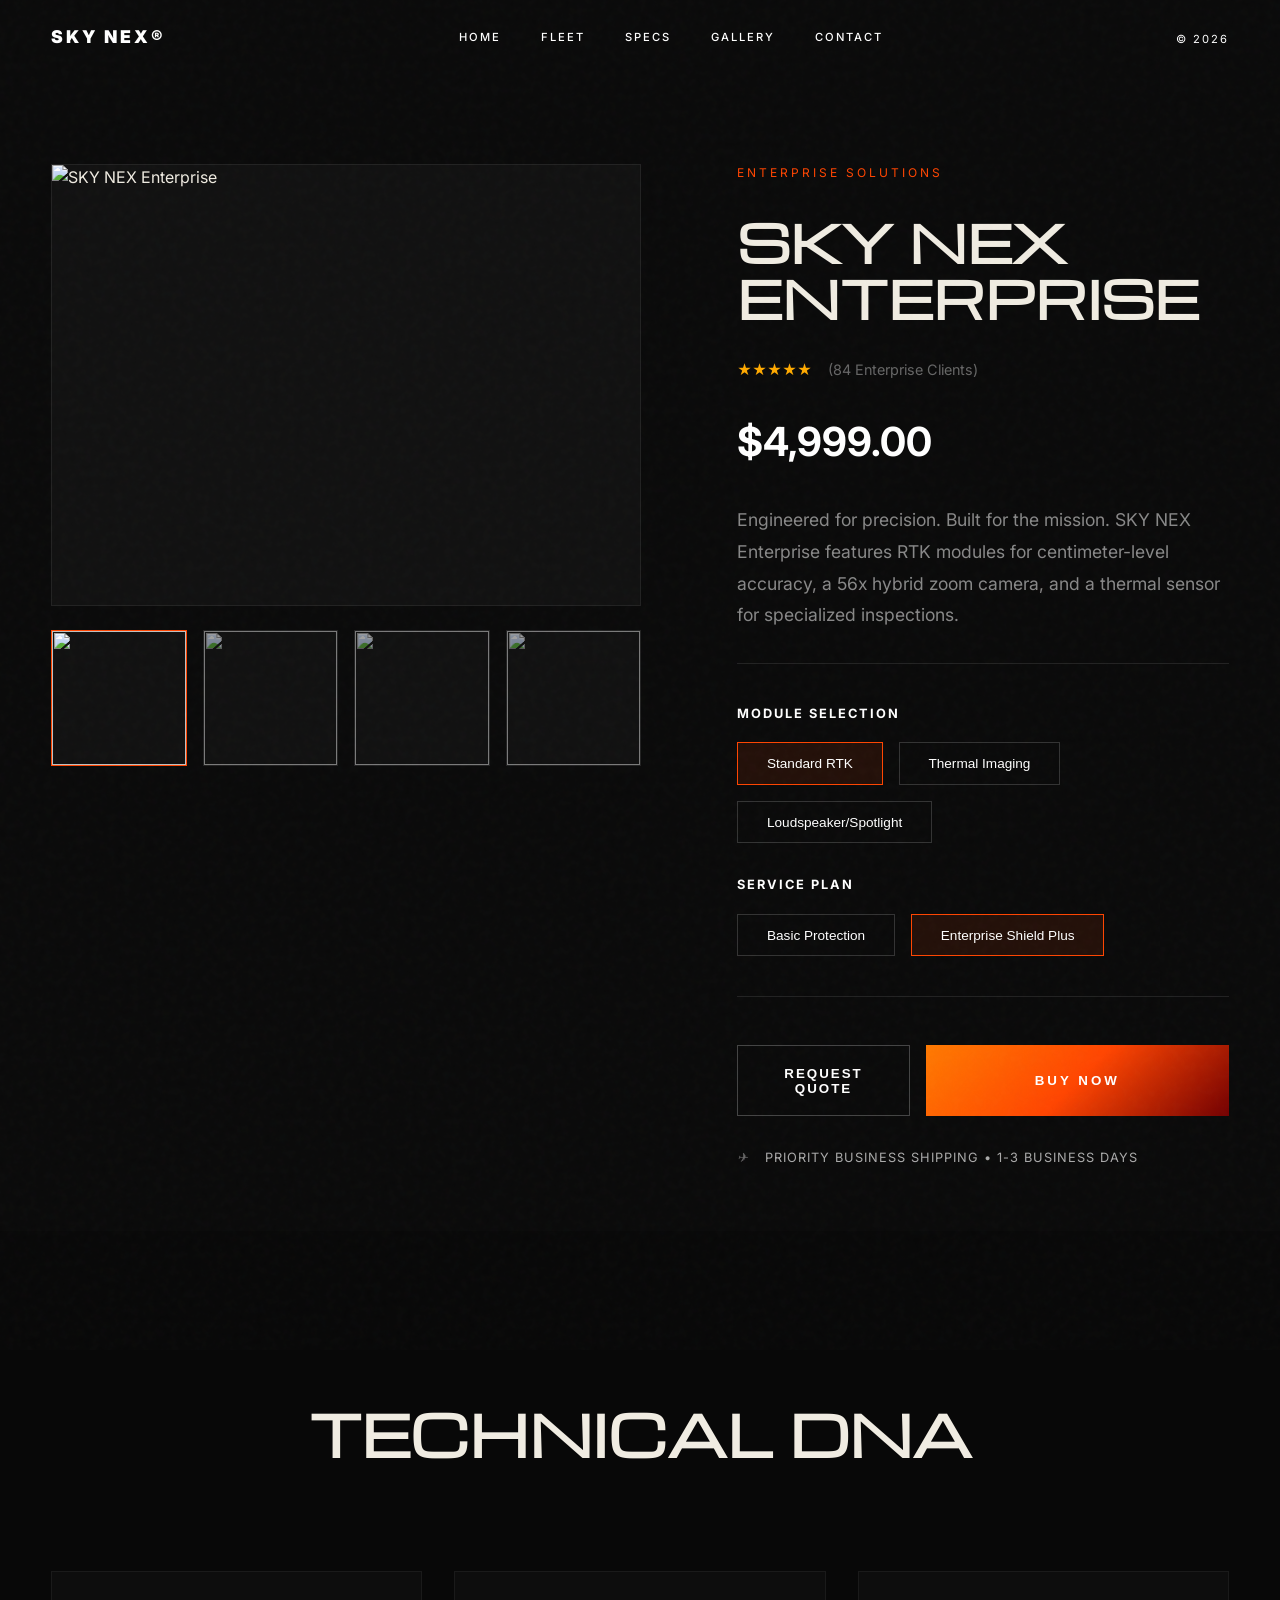
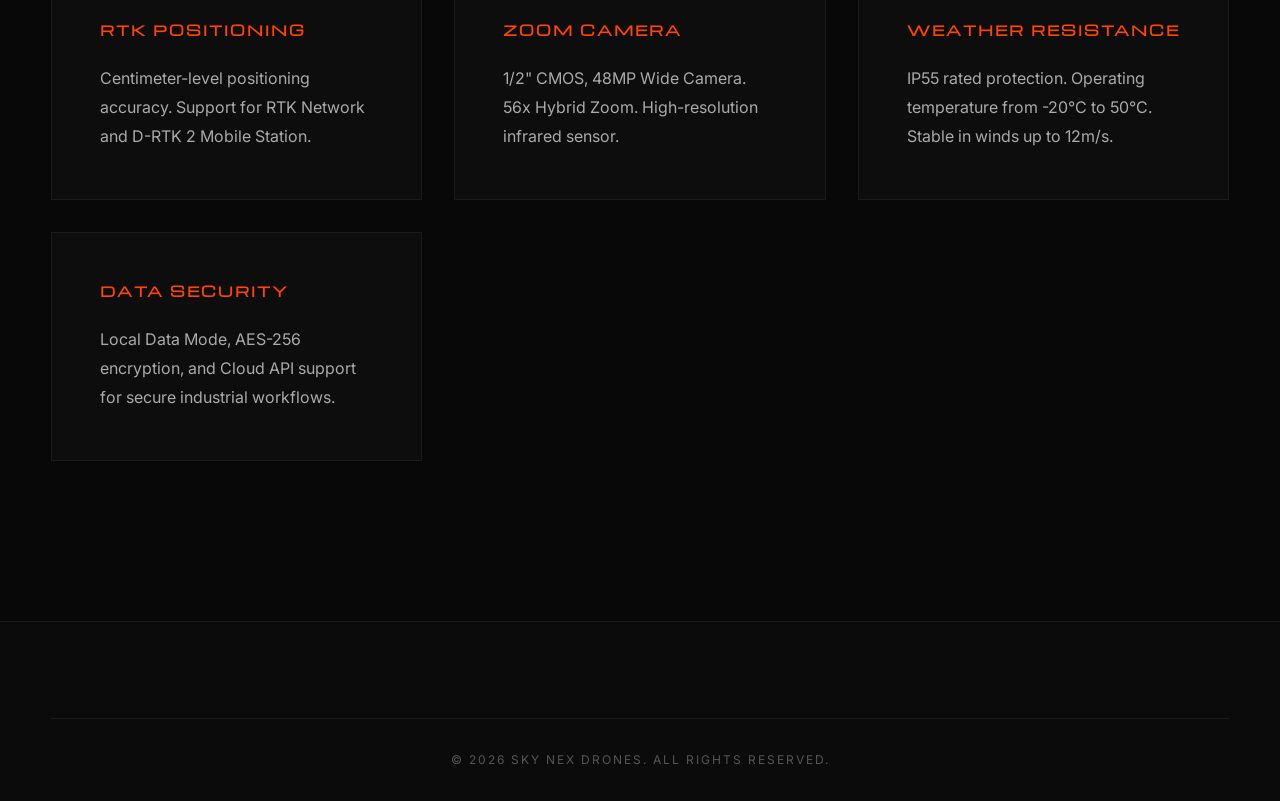
==== product-enterprise.html @ 6dc2a07a "Add premium product pages for all 3 drones" ====
<!DOCTYPE html>
<html lang="en">
<head>
    <meta charset="UTF-8">
    <meta name="viewport" content="width=device-width, initial-scale=1.0">
    <title>SKY NEX ENTERPRISE — Industrial Precision</title>
    <link rel="stylesheet" href="style.css">
    <link rel="preconnect" href="https://fonts.googleapis.com">
    <link rel="preconnect" href="https://fonts.gstatic.com" crossorigin>
    <link href="https://fonts.googleapis.com/css2?family=Chakra+Petch:wght@400;500;600;700&family=Inter:wght@300;400;500;700;900&family=Michroma&display=swap" rel="stylesheet">
</head>
<body class="product-page">
    <div class="grain-overlay" aria-hidden="true"></div>

    <nav class="navbar" id="navbar">
        <div class="nav-left">
            <a href="index.html" class="nav-logo">SKY NEX®</a>
        </div>
        <div class="nav-center">
            <a href="index.html" class="nav-link">HOME</a>
            <a href="index.html#fleet" class="nav-link">FLEET</a>
            <a href="index.html#specs" class="nav-link">SPECS</a>
            <a href="index.html#gallery" class="nav-link">GALLERY</a>
            <a href="index.html#contact" class="nav-link">CONTACT</a>
        </div>
        <div class="nav-right">
            <span class="nav-year">© 2026</span>
        </div>
    </nav>

    <main class="product-container">
        <div class="product-gallery">
            <img src="https://images.unsplash.com/photo-1508614589041-895b88991e3e?w=1200&q=80" alt="SKY NEX Enterprise" class="product-main-img">
            <div class="product-thumbs">
                <div class="thumb active"><img src="https://images.unsplash.com/photo-1508614589041-895b88991e3e?w=300&q=80"></div>
                <div class="thumb"><img src="https://images.unsplash.com/photo-1581091226825-a6a2a5aee158?w=300&q=80"></div>
                <div class="thumb"><img src="https://images.unsplash.com/photo-1581092160562-40aa08e78837?w=300&q=80"></div>
                <div class="thumb"><img src="https://images.unsplash.com/photo-1454165833767-027eeef1593e?w=300&q=80"></div>
            </div>
        </div>

        <div class="product-info">
            <div class="product-badge">Enterprise Solutions</div>
            <h1 class="product-title">SKY NEX ENTERPRISE</h1>
            
            <div class="product-rating">
                ★★★★★ <span>(84 Enterprise Clients)</span>
            </div>

            <div class="product-price">$4,999.00</div>

            <p class="product-description">
                Engineered for precision. Built for the mission. SKY NEX Enterprise features RTK modules for centimeter-level accuracy, a 56x hybrid zoom camera, and a thermal sensor for specialized inspections.
            </p>

            <div class="product-options">
                <div class="option-group">
                    <h5>Module Selection</h5>
                    <div class="option-grid">
                        <button class="option-btn active">Standard RTK</button>
                        <button class="option-btn">Thermal Imaging</button>
                        <button class="option-btn">Loudspeaker/Spotlight</button>
                    </div>
                </div>

                <div class="option-group">
                    <h5>Service Plan</h5>
                    <div class="option-grid">
                        <button class="option-btn">Basic Protection</button>
                        <button class="option-btn active">Enterprise Shield Plus</button>
                    </div>
                </div>
            </div>

            <div class="purchase-actions">
                <button class="btn-add-cart">Request Quote</button>
                <button class="btn-buy-now">Buy Now</button>
            </div>

            <div class="shipping-info">
                <i>✈</i> <span>PRIORITY BUSINESS SHIPPING • 1-3 BUSINESS DAYS</span>
            </div>
        </div>
    </main>

    <section class="product-specs-section">
        <h2 class="specs-title">Technical DNA</h2>
        <div class="specs-grid-alt">
            <div class="spec-item-alt">
                <h4>RTK Positioning</h4>
                <p>Centimeter-level positioning accuracy. Support for RTK Network and D-RTK 2 Mobile Station.</p>
            </div>
            <div class="spec-item-alt">
                <h4>Zoom Camera</h4>
                <p>1/2" CMOS, 48MP Wide Camera. 56x Hybrid Zoom. High-resolution infrared sensor.</p>
            </div>
            <div class="spec-item-alt">
                <h4>Weather Resistance</h4>
                <p>IP55 rated protection. Operating temperature from -20°C to 50°C. Stable in winds up to 12m/s.</p>
            </div>
            <div class="spec-item-alt">
                <h4>Data Security</h4>
                <p>Local Data Mode, AES-256 encryption, and Cloud API support for secure industrial workflows.</p>
            </div>
        </div>
    </section>

    <footer class="footer">
        <div class="footer-bottom-bar">
            <span>© 2026 SKY NEX Drones. All rights reserved.</span>
        </div>
    </footer>

    <script src="script.js"></script>
</body>
</html>
---- style.css ----
/* =============================================
   AeroX Drones — Brutalist Editorial Design System
   Inspired by warhol-arts.webflow.io
   ============================================= */

/* --- CSS Variables --- */
:root {
    --bg-primary: #0a0a0a;
    --bg-secondary: #111111;
    --text-primary: #f0ece2;
    --text-secondary: #8a8a8a;
    --accent-orange: #ff4500;
    --accent-orange-light: #ff7a00;
    --accent-red: #730000;
    --accent-cream: #f0ece2;
    --font-sans: 'Inter', -apple-system, sans-serif;
    --font-serif: 'Playfair Display', Georgia, serif;
    --font-accent: 'Michroma', sans-serif;
    --transition-smooth: cubic-bezier(0.25, 0.46, 0.45, 0.94);
    --transition-spring: cubic-bezier(0.175, 0.885, 0.32, 1.275);
}

/* --- Reset --- */
*, *::before, *::after {
    margin: 0;
    padding: 0;
    box-sizing: border-box;
}

html {
    scroll-behavior: smooth;
    scrollbar-width: thin;
    scrollbar-color: var(--accent-orange) var(--bg-primary);
}

body {
    background-color: var(--bg-primary);
    color: var(--text-primary);
    font-family: var(--font-sans);
    overflow-x: hidden;
    cursor: none;
    line-height: 1.5;
}

a {
    color: inherit;
    text-decoration: none;
}

img {
    display: block;
    max-width: 100%;
}

/* --- Film Grain Overlay --- */
.grain-overlay {
    position: fixed;
    top: -50%;
    left: -50%;
    width: 200%;
    height: 200%;
    background-image: url("data:image/svg+xml,%3Csvg viewBox='0 0 256 256' xmlns='http://www.w3.org/2000/svg'%3E%3Cfilter id='noise'%3E%3CfeTurbulence type='fractalNoise' baseFrequency='0.9' numOctaves='4' stitchTiles='stitch'/%3E%3C/filter%3E%3Crect width='100%25' height='100%25' filter='url(%23noise)' opacity='0.04'/%3E%3C/svg%3E");
    pointer-events: none;
    z-index: 9999;
    opacity: 0.6;
    animation: grain 0.5s steps(6) infinite;
}

@keyframes grain {
    0%, 100% { transform: translate(0, 0); }
    10% { transform: translate(-5%, -10%); }
    20% { transform: translate(-15%, 5%); }
    30% { transform: translate(7%, -25%); }
    40% { transform: translate(-5%, 25%); }
    50% { transform: translate(-15%, 10%); }
    60% { transform: translate(15%, 0%); }
    70% { transform: translate(0%, 15%); }
    80% { transform: translate(3%, 35%); }
    90% { transform: translate(-10%, 10%); }
}

/* --- Custom Cursor --- */
.cursor {
    width: 10px;
    height: 10px;
    background: var(--accent-orange);
    border-radius: 50%;
    position: fixed;
    pointer-events: none;
    z-index: 10000;
    transition: transform 0.1s;
    mix-blend-mode: difference;
}

.cursor-follower {
    width: 40px;
    height: 40px;
    border: 1px solid var(--accent-cream);
    border-radius: 50%;
    position: fixed;
    pointer-events: none;
    z-index: 10000;
    transition: transform 0.3s var(--transition-smooth), width 0.3s, height 0.3s;
    transform: translate(-50%, -50%);
}

body:hover .cursor,
body:hover .cursor-follower {
    opacity: 1;
}

/* --- Navbar --- */
.navbar {
    position: fixed;
    top: 0;
    left: 0;
    width: 100%;
    display: flex;
    justify-content: space-between;
    align-items: center;
    padding: 1.5rem 4%;
    z-index: 1000;
}

.nav-logo {
    font-size: 1.1rem;
    font-weight: 900;
    letter-spacing: 3px;
    text-transform: uppercase;
    color: #ffffff;
}

.nav-center {
    display: flex;
    gap: 2.5rem;
}

.nav-link {
    font-size: 0.7rem;
    font-weight: 500;
    letter-spacing: 2px;
    position: relative;
    padding: 0.3rem 0;
    color: #ffffff;
    transition: color 0.3s;
}

.nav-link::after {
    content: '';
    position: absolute;
    bottom: 0;
    left: 0;
    width: 0%;
    height: 1px;
    background: linear-gradient(90deg, var(--accent-orange), var(--accent-orange-light));
    transition: width 0.4s var(--transition-smooth);
}

.nav-link:hover::after {
    width: 100%;
}

.nav-link:hover {
    color: var(--accent-orange-light);
}

.nav-year {
    font-size: 0.7rem;
    letter-spacing: 2px;
    color: #ffffff;
}

/* --- Hero Section --- */
.hero {
    position: relative;
    height: 100vh;
    display: flex;
    flex-direction: column;
    justify-content: center;
    align-items: center;
    overflow: hidden;
    background: linear-gradient(120deg, #ff7a00 0%, #e63900 35%, #730000 75%, #050000 100%);
    text-align: center;
}

.hero-badge {
    position: absolute;
    top: 8rem;
    right: 4%;
    display: flex;
    flex-direction: column;
    align-items: flex-end;
    font-size: 0.65rem;
    letter-spacing: 3px;
    color: var(--text-secondary);
    line-height: 1.8;
}

.hero-title-wrap {
    position: relative;
    z-index: 10;
}

.hero-title {
    font-family: var(--font-sans);
    font-weight: 900;
    font-size: clamp(6rem, 18vw, 20rem);
    letter-spacing: -0.03em;
    line-height: 0.85;
    text-transform: uppercase;
    color: var(--accent-cream);
}

.hero-title .italic {
    font-family: var(--font-serif);
    font-style: italic;
    background: linear-gradient(135deg, var(--accent-orange), var(--accent-orange-light));
    -webkit-background-clip: text;
    -webkit-text-fill-color: transparent;
}

.hero-3d-container {
    position: absolute;
    width: 100%;
    height: 100%;
    top: 0;
    left: 0;
    z-index: 5;
}

.hero-3d-container canvas {
    display: block;
    width: 100% !important;
    height: 100% !important;
}

.hero-bg-text {
    position: absolute;
    top: 50%;
    left: 50%;
    transform: translate(-50%, -50%);
    font-family: var(--font-sans);
    font-weight: 900;
    font-size: clamp(8rem, 24vw, 28rem);
    letter-spacing: -0.05em;
    color: rgba(255, 255, 255, 0.25);
    z-index: 1;
    pointer-events: none;
    white-space: nowrap;
    user-select: none;
}

.hero-interact-hint {
    position: absolute;
    bottom: 12rem;
    right: 4%;
    z-index: 10;
    opacity: 0;
    animation: hintFadeIn 1s ease 3.5s forwards;
}

.hero-interact-hint span {
    font-size: 0.6rem;
    letter-spacing: 3px;
    color: var(--text-secondary);
    border: 1px solid rgba(240, 236, 226, 0.15);
    padding: 0.5rem 1rem;
    border-radius: 50px;
}

@keyframes hintFadeIn {
    0% { opacity: 0; transform: translateY(10px); }
    100% { opacity: 1; transform: translateY(0); }
}

.hero-subtitle {
    position: absolute;
    bottom: 8rem;
    left: 4%;
    z-index: 10;
}

.hero-subtitle p {
    font-size: 0.75rem;
    letter-spacing: 4px;
    color: var(--text-secondary);
    line-height: 2;
}

.hero-scroll-indicator {
    position: absolute;
    bottom: 3rem;
    left: 50%;
    transform: translateX(-50%);
    display: flex;
    flex-direction: column;
    align-items: center;
    gap: 0.5rem;
    z-index: 10;
}

.scroll-text {
    font-size: 0.6rem;
    letter-spacing: 3px;
    color: var(--text-secondary);
}

.scroll-line {
    width: 1px;
    height: 40px;
    background: linear-gradient(180deg, var(--accent-orange), var(--accent-orange-light));
    animation: scrollPulse 2s ease-in-out infinite;
}

@keyframes scrollPulse {
    0%, 100% { transform: scaleY(1); opacity: 1; }
    50% { transform: scaleY(0.4); opacity: 0.4; }
}

.hero-meta {
    position: absolute;
    bottom: 3rem;
    right: 4%;
    display: flex;
    gap: 2rem;
    font-size: 0.65rem;
    letter-spacing: 2px;
    color: var(--text-secondary);
    z-index: 10;
}

/* --- Marquee Strip --- */
.marquee-section {
    padding: 1.5rem 0;
    border-top: 1px solid rgba(240, 236, 226, 0.1);
    border-bottom: 1px solid rgba(240, 236, 226, 0.1);
    overflow: hidden;
    background: var(--bg-primary);
}

.marquee-track {
    display: flex;
    width: max-content;
}

.marquee-content {
    display: flex;
    gap: 2rem;
    animation: marquee 20s linear infinite;
    font-size: 0.8rem;
    font-weight: 700;
    letter-spacing: 4px;
    text-transform: uppercase;
    white-space: nowrap;
}

.marquee-content span:nth-child(even) {
    color: var(--accent-orange);
}

@keyframes marquee {
    0% { transform: translateX(0); }
    100% { transform: translateX(-50%); }
}

/* --- Section Meta --- */
.section-meta {
    display: flex;
    justify-content: space-between;
    padding: 0 4%;
    margin-bottom: 2rem;
    font-size: 0.65rem;
    letter-spacing: 3px;
    color: var(--text-secondary);
    text-transform: uppercase;
}

/* --- Massive Text --- */
.massive-text {
    font-family: var(--font-sans);
    font-weight: 900;
    font-size: clamp(4rem, 12vw, 14rem);
    letter-spacing: -0.04em;
    line-height: 0.9;
    text-transform: uppercase;
    color: var(--accent-cream);
    padding: 0 4%;
}

.massive-text .italic {
    font-family: var(--font-serif);
    font-style: italic;
    background: linear-gradient(135deg, var(--accent-orange), var(--accent-orange-light));
    -webkit-background-clip: text;
    -webkit-text-fill-color: transparent;
}

/* Accent font for TECH / WING */
.massive-text .accent-font {
    font-family: var(--font-accent);
    font-weight: 900;
    letter-spacing: 0.05em;
    background: linear-gradient(135deg, var(--accent-orange-light) 0%, var(--accent-orange) 40%, var(--accent-red) 100%);
    -webkit-background-clip: text;
    -webkit-text-fill-color: transparent;
    color: var(--accent-orange);
    display: inline-block;
}

/* --- Fleet Section --- */
.fleet-section {
    padding: 8rem 0;
    background: var(--bg-primary);
}

.fleet-section .massive-text {
    color: var(--accent-cream);
}

.fleet-header {
    margin-bottom: 4rem;
}

.fleet-grid {
    display: grid;
    grid-template-columns: 1fr 1fr;
    gap: 1rem;
    padding: 0 2%;
    max-width: 1800px;
    margin: 0 auto;
}

@media (max-width: 1024px) {
    .fleet-grid {
        grid-template-columns: 1fr;
    }
}

.fleet-card {
    background: #111111;
    padding: 4rem 2rem 0 2rem;
    border-radius: 8px;
    text-align: center;
    position: relative;
    overflow: hidden;
    display: flex;
    flex-direction: column;
    align-items: center;
}

.fleet-card-light {
    background: #0d0d0d;
    box-shadow: 0 4px 20px rgba(0,0,0,0.2);
}

.fleet-card-full {
    grid-column: 1 / -1;
    background: linear-gradient(to right, #080808, #111111);
}

.fleet-tag {
    font-size: 0.85rem;
    color: #999;
    margin-bottom: 0.5rem;
    text-transform: none;
    letter-spacing: 0;
}

.fleet-name {
    font-size: clamp(2rem, 3vw, 2.5rem);
    font-weight: 700;
    color: #ffffff;
    margin-bottom: 0.5rem;
    text-transform: uppercase;
}

.fleet-desc {
    font-size: 1.1rem;
    color: #cccccc;
    font-weight: 500;
    margin-bottom: 1.5rem;
}

.fleet-links {
    display: flex;
    gap: 1.5rem;
    margin-bottom: 3rem;
}

.fleet-links a {
    font-size: 0.95rem;
    color: #ffffff;
    font-weight: 500;
    transition: color 0.3s;
}

.fleet-links a:hover {
    color: var(--accent-orange);
}

.fleet-card-img {
    width: 100%;
    max-width: 600px;
    margin-top: auto;
    display: flex;
    justify-content: center;
}

.fleet-card-img img {
    width: 100%;
    height: auto;
    object-fit: contain;
    transition: transform 0.5s cubic-bezier(0.25, 1, 0.5, 1);
}

.fleet-card:hover .fleet-card-img img {
    transform: scale(1.05) translateY(-10px);
}

/* --- Quote / Parallax Section --- */
.quote-section {
    padding: 10rem 0;
    position: relative;
    overflow: hidden;
    background: var(--bg-secondary);
    border-top: 1px solid rgba(240, 236, 226, 0.06);
    border-bottom: 1px solid rgba(240, 236, 226, 0.06);
}

.fly-marquee-wrap {
    overflow: hidden;
    margin-bottom: 4rem;
    position: relative;
    z-index: 5;
}

.fly-marquee-track {
    display: flex;
    align-items: center;
    gap: 2rem;
    white-space: nowrap;
    width: max-content;
    animation: flyMarquee 22s linear infinite;
    will-change: transform;
    transform: translate3d(0, 0, 0);
    backface-visibility: hidden;
    -webkit-backface-visibility: hidden;
}

.fly-phrase {
    display: inline-flex;
    gap: 0;
    font-size: clamp(3rem, 8vw, 10rem);
    font-weight: 900;
    letter-spacing: -0.03em;
    text-transform: uppercase;
}

/* Individual character span */
.fly-char {
    display: inline-block;
    color: #444;
    transition: color 0.2s ease;
    cursor: default;
}

/* Space characters need width */
.fly-char.fly-space {
    width: 0.35em;
}

/* Per-letter hover: only the hovered letter turns orange */
.fly-char:hover {
    background: linear-gradient(135deg, var(--accent-orange-light) 0%, var(--accent-orange) 40%, var(--accent-red) 100%);
    -webkit-background-clip: text;
    -webkit-text-fill-color: transparent;
    color: var(--accent-orange); /* Fallback */
}

.fly-sep {
    font-size: clamp(2rem, 5vw, 6rem);
    color: #333;
    display: flex;
    align-items: center;
    transition: color 0.2s ease;
}

.fly-sep:hover {
    background: linear-gradient(135deg, var(--accent-orange-light) 0%, var(--accent-orange) 40%, var(--accent-red) 100%);
    -webkit-background-clip: text;
    -webkit-text-fill-color: transparent;
    color: var(--accent-orange); /* Fallback */
}

@keyframes flyMarquee {
    0% { transform: translate3d(0, 0, 0); }
    100% { transform: translate3d(-50%, 0, 0); }
}

.quote-content {
    text-align: center;
    padding: 0 4%;
}

.quote-text {
    font-family: var(--font-serif);
    font-size: clamp(1.5rem, 3.5vw, 3rem);
    font-weight: 700;
    font-style: italic;
    color: var(--accent-cream);
    line-height: 1.5;
    margin-bottom: 2rem;
}

.quote-author {
    font-size: 0.75rem;
    letter-spacing: 3px;
    color: var(--text-secondary);
    text-transform: uppercase;
}

/* --- Specs Section --- */
.specs-section {
    padding: 8rem 0;
    background: var(--bg-primary);
}

.specs-header {
    margin-bottom: 5rem;
}

.specs-grid {
    display: grid;
    grid-template-columns: repeat(3, 1fr);
    gap: 0;
    padding: 0 4%;
}

.spec-card {
    padding: 3rem;
    border: 1px solid rgba(240, 236, 226, 0.06);
    transition: all 0.5s var(--transition-smooth);
    position: relative;
    overflow: hidden;
}

.spec-card::before {
    content: '';
    position: absolute;
    top: 0;
    left: 0;
    width: 100%;
    height: 100%;
    background: linear-gradient(135deg, rgba(232, 122, 30, 0.06), transparent);
    opacity: 0;
    transition: opacity 0.5s;
}

.spec-card:hover::before {
    opacity: 1;
}

.spec-card:hover {
    border-color: rgba(232, 122, 30, 0.3);
}

.spec-number {
    font-size: 0.7rem;
    letter-spacing: 3px;
    color: var(--accent-orange);
    display: block;
    margin-bottom: 2rem;
}

.spec-title {
    font-size: 1.3rem;
    font-weight: 900;
    letter-spacing: 1px;
    margin-bottom: 1rem;
}

.spec-detail {
    font-size: 0.85rem;
    color: var(--text-secondary);
    line-height: 1.8;
}

/* --- Gallery Section --- */
.gallery-section {
    padding: 8rem 0;
    background: var(--bg-secondary);
}

.gallery-header {
    margin-bottom: 4rem;
}

.gallery-slider-wrap {
    width: 100vw;
    height: 85vh;
    position: relative;
    overflow: hidden;
    left: 50%;
    transform: translateX(-50%);
}

.gallery-slider {
    display: flex;
    width: 100%;
    height: 100%;
    transition: transform 1s cubic-bezier(0.25, 1, 0.5, 1);
}

.gallery-slide {
    flex: 0 0 100vw;
    height: 100%;
    position: relative;
}

.gallery-slide img {
    width: 100%;
    height: 100%;
    object-fit: cover;
    filter: grayscale(10%) contrast(1.1);
}

.gallery-label {
    position: absolute;
    bottom: 1.5rem;
    left: 1.5rem;
    font-size: 0.65rem;
    letter-spacing: 3px;
    color: var(--text-primary);
    background: rgba(10, 10, 10, 0.6);
    backdrop-filter: blur(10px);
    padding: 0.5rem 1rem;
    border-radius: 2px;
}

/* --- Transition Marquee --- */
.transition-marquee {
    overflow: hidden;
    padding: 2rem 0;
    background: #0b0b0b;
    border-top: 1px solid #1a1a1a;
    border-bottom: 1px solid #1a1a1a;
}

.transition-marquee-track {
    display: flex;
    align-items: center;
    gap: 3rem;
    white-space: nowrap;
    width: max-content;
    animation: flyMarquee 30s linear infinite;
    font-family: var(--font-accent);
    font-size: 1.5rem;
    font-weight: 700;
    color: rgba(255, 255, 255, 0.1);
    letter-spacing: 4px;
}

.transition-marquee-track span {
    transition: color 0.3s ease, opacity 0.3s ease;
}

.transition-marquee-track span:hover {
    color: var(--accent-orange-light);
    opacity: 1;
    cursor: default;
}

.transition-marquee-track span:nth-child(even) {
    color: var(--accent-orange);
    opacity: 0.5;
}

/* --- CTA / Contact Section --- */
.contact-section {
    padding: 15rem 0;
    text-align: center;
    background: #0b0b0b;
    position: relative;
    overflow: hidden;
    display: flex;
    flex-direction: column;
    align-items: center;
    justify-content: center;
}

@media (max-width: 768px) {
    .contact-section {
        padding: 8rem 0;
    }
}

.contact-glow {
    position: absolute;
    top: 50%;
    left: 50%;
    transform: translate(-50%, -50%);
    width: 600px;
    height: 400px;
    background: radial-gradient(ellipse at center, rgba(255, 107, 0, 0.15) 0%, rgba(11, 11, 11, 0) 70%);
    pointer-events: none;
    z-index: 1;
}

.contact-inner {
    position: relative;
    z-index: 2;
    display: flex;
    flex-direction: column;
    align-items: center;
    gap: 2.5rem;
}

.ready-text {
    font-family: var(--font-accent);
    font-weight: 900;
    font-size: clamp(2.5rem, 6vw, 8rem);
    color: #ffffff;
    letter-spacing: -0.02em;
    text-transform: uppercase;
    margin-bottom: 2rem;
}

.btn-order {
    background: linear-gradient(135deg, var(--accent-orange-light), var(--accent-orange), var(--accent-red));
    color: #ffffff;
    font-family: var(--font-sans);
    font-weight: 700;
    font-size: 1.1rem;
    padding: 1.2rem 3.5rem;
    border-radius: 50px;
    box-shadow: 0 4px 30px rgba(255, 107, 0, 0.4);
    transition: all 0.4s var(--transition-smooth);
    border: none;
    outline: none;
    text-decoration: none;
    cursor: pointer;
    letter-spacing: 2px;
    text-transform: uppercase;
}

.btn-order:hover {
    transform: scale(1.05);
    box-shadow: 0 6px 40px rgba(255, 107, 0, 0.6);
}

/* --- Footer --- */
.footer {
    padding: 6rem 4% 2rem;
    background: #0b0b0b;
    border-top: 1px solid #1a1a1a;
}

.footer-content {
    display: grid;
    grid-template-columns: 1fr 1.5fr;
    gap: 4rem;
    margin-bottom: 4rem;
}

@media (max-width: 900px) {
    .footer-content {
        grid-template-columns: 1fr;
    }
}

.footer-logo {
    font-family: var(--font-sans);
    font-weight: 900;
    font-size: 1.5rem;
    color: #ffffff;
    letter-spacing: -0.02em;
}

.footer-pro {
    color: #ff6b00;
}

.footer-desc {
    font-size: 0.9rem;
    line-height: 1.8;
    color: #777;
    margin: 1.5rem 0;
    max-width: 400px;
}

.footer-socials {
    display: flex;
    gap: 1.5rem;
}

.footer-socials a {
    color: #ffffff;
    font-size: 0.75rem;
    font-weight: 700;
    text-transform: uppercase;
    letter-spacing: 2px;
    transition: color 0.3s;
}

.footer-socials a:hover {
    color: var(--accent-orange);
}

.footer-right {
    display: grid;
    grid-template-columns: repeat(3, 1fr);
    gap: 2rem;
}

@media (max-width: 600px) {
    .footer-right {
        grid-template-columns: 1fr;
    }
}

.footer-col h4 {
    font-family: var(--font-accent);
    font-size: 0.9rem;
    color: #ffffff;
    margin-bottom: 1.5rem;
    text-transform: uppercase;
}

.footer-col a {
    display: block;
    font-family: var(--font-sans);
    font-size: 0.85rem;
    color: #888;
    margin-bottom: 1rem;
    transition: color 0.3s;
}

.footer-col a:hover {
    color: #ffffff;
}

.footer-bottom-bar {
    padding-top: 2rem;
    border-top: 1px solid #1a1a1a;
    display: flex;
    justify-content: center;
    font-size: 0.75rem;
    color: #555;
    letter-spacing: 2px;
    text-transform: uppercase;
}

/* === SCROLL REVEAL ANIMATIONS === */
.reveal-text .line {
    overflow: hidden;
    display: block;
}

.reveal-text .word {
    display: inline-block;
    transform: translateY(110%);
    transition: transform 1s var(--transition-smooth);
}

.reveal-text.revealed .word {
    transform: translateY(0%);
}

.reveal-text.revealed .word:nth-child(2) {
    transition-delay: 0.1s;
}

.reveal-up {
    opacity: 0;
    transform: translateY(40px);
    transition: opacity 0.8s var(--transition-smooth), transform 0.8s var(--transition-smooth);
}

.reveal-up.revealed {
    opacity: 1;
    transform: translateY(0);
}

.reveal-up.delay-1 { transition-delay: 0.15s; }
.reveal-up.delay-2 { transition-delay: 0.3s; }
.reveal-up.delay-3 { transition-delay: 0.45s; }

.reveal-img {
    opacity: 0;
    transform: scale(0.95);
    transition: opacity 0.8s var(--transition-smooth), transform 0.8s var(--transition-smooth);
}

.reveal-img.revealed {
    opacity: 1;
    transform: scale(1);
}

/* === RESPONSIVE === */
@media (max-width: 1024px) {
    .fleet-item,
    .fleet-item-reverse {
        grid-template-columns: 1fr;
        gap: 2rem;
    }

    .fleet-item-reverse .fleet-item-image { order: 0; }
    .fleet-item-reverse .fleet-item-info { order: 0; }

    .specs-grid {
        grid-template-columns: repeat(2, 1fr);
    }

    .gallery-grid {
        grid-template-columns: repeat(2, 1fr);
        grid-template-rows: auto;
    }

    .gi-1 { grid-column: 1 / 3; }
    .gi-4 { grid-column: 1 / 3; }
}

@media (max-width: 768px) {
    .nav-center { display: none; }

    .hero-title {
        font-size: clamp(4rem, 20vw, 8rem);
    }

    .hero-interact-hint { display: none; }

    .hero-badge { display: none; }

    .massive-text {
        font-size: clamp(3rem, 14vw, 6rem);
    }

    .specs-grid {
        grid-template-columns: 1fr;
    }

    .gallery-grid {
        grid-template-columns: 1fr;
        grid-template-rows: auto;
    }

    .gi-1, .gi-4 { grid-column: auto; }

    .footer-top {
        flex-direction: column;
        align-items: flex-start;
        gap: 2rem;
    }

    .footer-bottom {
        flex-direction: column;
        gap: 0.5rem;
    }

    .cursor, .cursor-follower { display: none; }
}

/* --- Product Page Layout --- */
.product-page {
    padding-top: 100px;
}

.product-container {
    max-width: 1400px;
    margin: 0 auto;
    padding: 4rem 4%;
    display: grid;
    grid-template-columns: 1.2fr 1fr;
    gap: 6rem;
}

@media (max-width: 1024px) {
    .product-container {
        grid-template-columns: 1fr;
        gap: 3rem;
    }
}

.product-gallery {
    position: sticky;
    top: 120px;
    height: fit-content;
}

.product-main-img {
    width: 100%;
    aspect-ratio: 4/3;
    object-fit: cover;
    background: #111;
    border: 1px solid #222;
}

.product-thumbs {
    display: grid;
    grid-template-columns: repeat(4, 1fr);
    gap: 1rem;
    margin-top: 1.5rem;
}

.thumb {
    width: 100%;
    aspect-ratio: 1;
    background: #111;
    border: 1px solid #222;
    cursor: pointer;
    transition: border-color 0.3s;
}

.thumb img {
    width: 100%;
    height: 100%;
    object-fit: cover;
    opacity: 0.6;
    transition: opacity 0.3s;
}

.thumb:hover img, .thumb.active img {
    opacity: 1;
}

.thumb:hover, .thumb.active {
    border-color: var(--accent-orange);
}

.product-info {
    display: flex;
    flex-direction: column;
    gap: 2rem;
}

.product-badge {
    font-size: 0.75rem;
    letter-spacing: 3px;
    color: var(--accent-orange);
    text-transform: uppercase;
}

.product-title {
    font-family: var(--font-accent);
    font-size: clamp(2.5rem, 4vw, 4rem);
    line-height: 1.1;
    text-transform: uppercase;
}

.product-price {
    font-size: 2.5rem;
    font-weight: 700;
    color: #fff;
    font-family: var(--font-sans);
}

.product-rating {
    display: flex;
    align-items: center;
    gap: 1rem;
    color: #ffaa00;
    font-size: 0.9rem;
}

.product-rating span {
    color: #666;
}

.product-description {
    font-size: 1.1rem;
    line-height: 1.8;
    color: #888;
}

.product-options {
    display: flex;
    flex-direction: column;
    gap: 2rem;
    padding: 2.5rem 0;
    border-top: 1px solid #222;
    border-bottom: 1px solid #222;
}

.option-group h5 {
    font-size: 0.8rem;
    text-transform: uppercase;
    letter-spacing: 2px;
    margin-bottom: 1.2rem;
    color: #fff;
}

.option-grid {
    display: flex;
    flex-wrap: wrap;
    gap: 1rem;
}

.option-btn {
    padding: 0.8rem 1.8rem;
    background: transparent;
    border: 1px solid #333;
    color: #fff;
    font-size: 0.85rem;
    cursor: pointer;
    transition: all 0.3s;
    font-weight: 500;
}

.option-btn:hover, .option-btn.active {
    border-color: var(--accent-orange);
    background: rgba(255, 69, 0, 0.1);
}

.purchase-actions {
    display: flex;
    gap: 1rem;
    margin-top: 1rem;
}

.btn-add-cart {
    flex: 1;
    padding: 1.2rem;
    background: transparent;
    border: 1px solid #444;
    color: #fff;
    font-weight: 700;
    text-transform: uppercase;
    letter-spacing: 2px;
    cursor: pointer;
    transition: all 0.3s;
}

.btn-add-cart:hover {
    background: #fff;
    color: #000;
    border-color: #fff;
}

.btn-buy-now {
    flex: 2;
    padding: 1.2rem;
    background: linear-gradient(135deg, var(--accent-orange-light), var(--accent-orange), var(--accent-red));
    border: none;
    color: #fff;
    font-weight: 900;
    text-transform: uppercase;
    letter-spacing: 3px;
    cursor: pointer;
    transition: transform 0.3s, box-shadow 0.3s;
}

.btn-buy-now:hover {
    transform: translateY(-2px);
    box-shadow: 0 10px 30px rgba(255, 69, 0, 0.3);
}

.shipping-info {
    display: flex;
    align-items: center;
    gap: 1rem;
    font-size: 0.8rem;
    color: #666;
    letter-spacing: 1px;
}

.shipping-info span {
    color: #aaa;
}

.product-specs-section {
    padding: 10rem 4%;
    background: #080808;
}

.specs-title {
    text-align: center;
    font-family: var(--font-accent);
    margin-bottom: 6rem;
    font-size: clamp(2rem, 5vw, 3.5rem);
    text-transform: uppercase;
}

.specs-grid-alt {
    display: grid;
    grid-template-columns: repeat(auto-fit, minmax(300px, 1fr));
    gap: 2rem;
    max-width: 1400px;
    margin: 0 auto;
}

.spec-item-alt {
    padding: 3rem;
    background: #0d0d0d;
    border: 1px solid #1a1a1a;
    transition: border-color 0.3s;
}

.spec-item-alt:hover {
    border-color: var(--accent-orange);
}

.spec-item-alt h4 {
    font-family: var(--font-accent);
    font-size: 0.85rem;
    color: var(--accent-orange);
    margin-bottom: 1.5rem;
    text-transform: uppercase;
    letter-spacing: 2px;
}

.spec-item-alt p {
    font-size: 1rem;
    color: #aaa;
    line-height: 1.8;
}
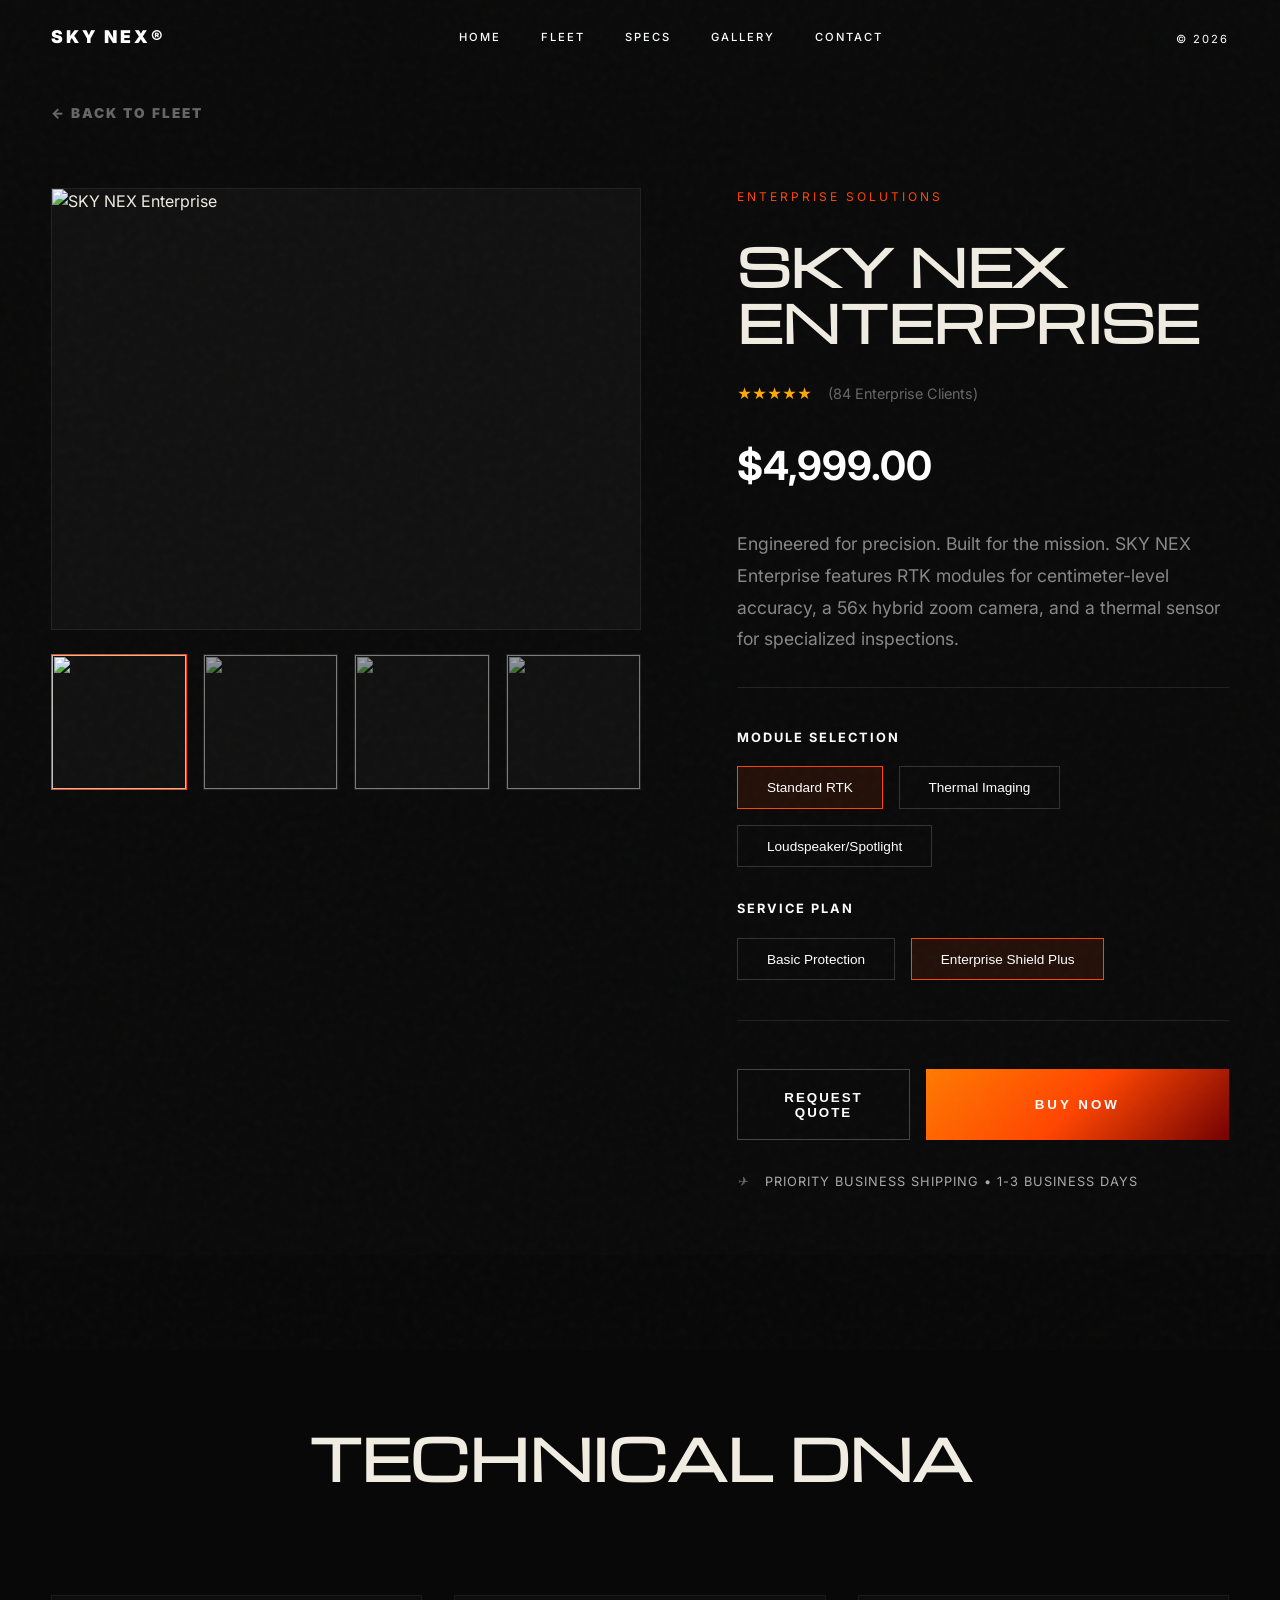
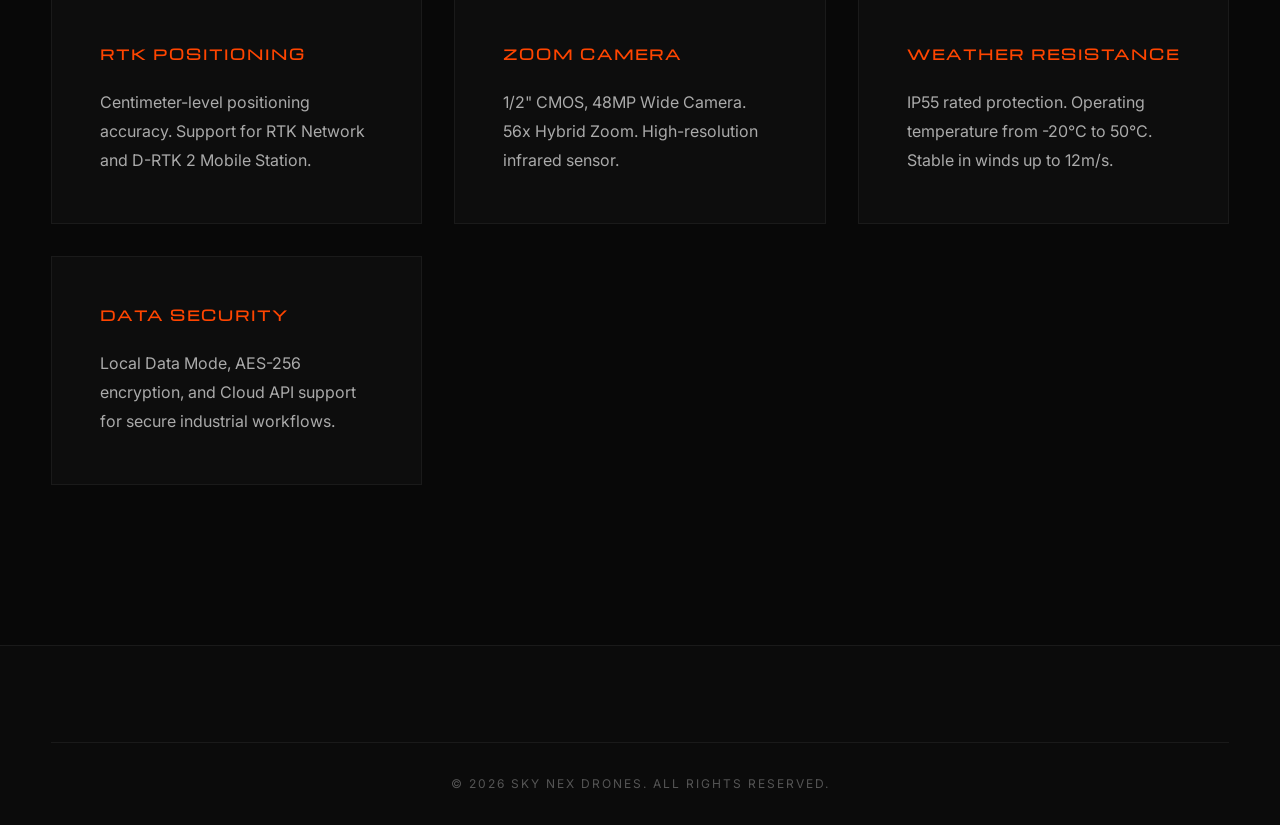
==== commit 5256aba7: "Add back buttons and highlight Buy Now buttons" ====
--- a/product-enterprise.html
+++ b/product-enterprise.html
@@ -27,6 +27,10 @@
             <span class="nav-year">© 2026</span>
         </div>
     </nav>
+
+    <div class="btn-back-wrap">
+        <a href="index.html#fleet" class="btn-back">← BACK TO FLEET</a>
+    </div>
 
     <main class="product-container">
         <div class="product-gallery">
--- a/style.css
+++ b/style.css
@@ -491,11 +491,30 @@
     font-size: 0.95rem;
     color: #ffffff;
     font-weight: 500;
-    transition: color 0.3s;
+    transition: all 0.3s;
+    display: inline-flex;
+    align-items: center;
 }
 
 .fleet-links a:hover {
     color: var(--accent-orange);
+}
+
+.fleet-links a.btn-buy-highlight {
+    background: linear-gradient(135deg, var(--accent-orange-light), var(--accent-orange), var(--accent-red));
+    padding: 0.6rem 1.5rem;
+    border-radius: 50px;
+    font-weight: 700;
+    font-size: 0.85rem;
+    text-transform: uppercase;
+    letter-spacing: 1px;
+    color: #fff;
+}
+
+.fleet-links a.btn-buy-highlight:hover {
+    transform: translateY(-2px);
+    box-shadow: 0 5px 15px rgba(255, 69, 0, 0.4);
+    color: #fff;
 }
 
 .fleet-card-img {
@@ -1060,6 +1079,31 @@
     .cursor, .cursor-follower { display: none; }
 }
 
+/* Product Back Button */
+.btn-back-wrap {
+    width: 100%;
+    max-width: 1400px;
+    margin: 0 auto;
+    padding: 0 4%;
+}
+
+.btn-back {
+    display: inline-flex;
+    align-items: center;
+    gap: 0.5rem;
+    color: #666;
+    font-size: 0.85rem;
+    text-transform: uppercase;
+    letter-spacing: 2px;
+    font-weight: 900;
+    transition: color 0.3s;
+    text-decoration: none;
+}
+
+.btn-back:hover {
+    color: #fff;
+}
+
 /* --- Product Page Layout --- */
 .product-page {
     padding-top: 100px;
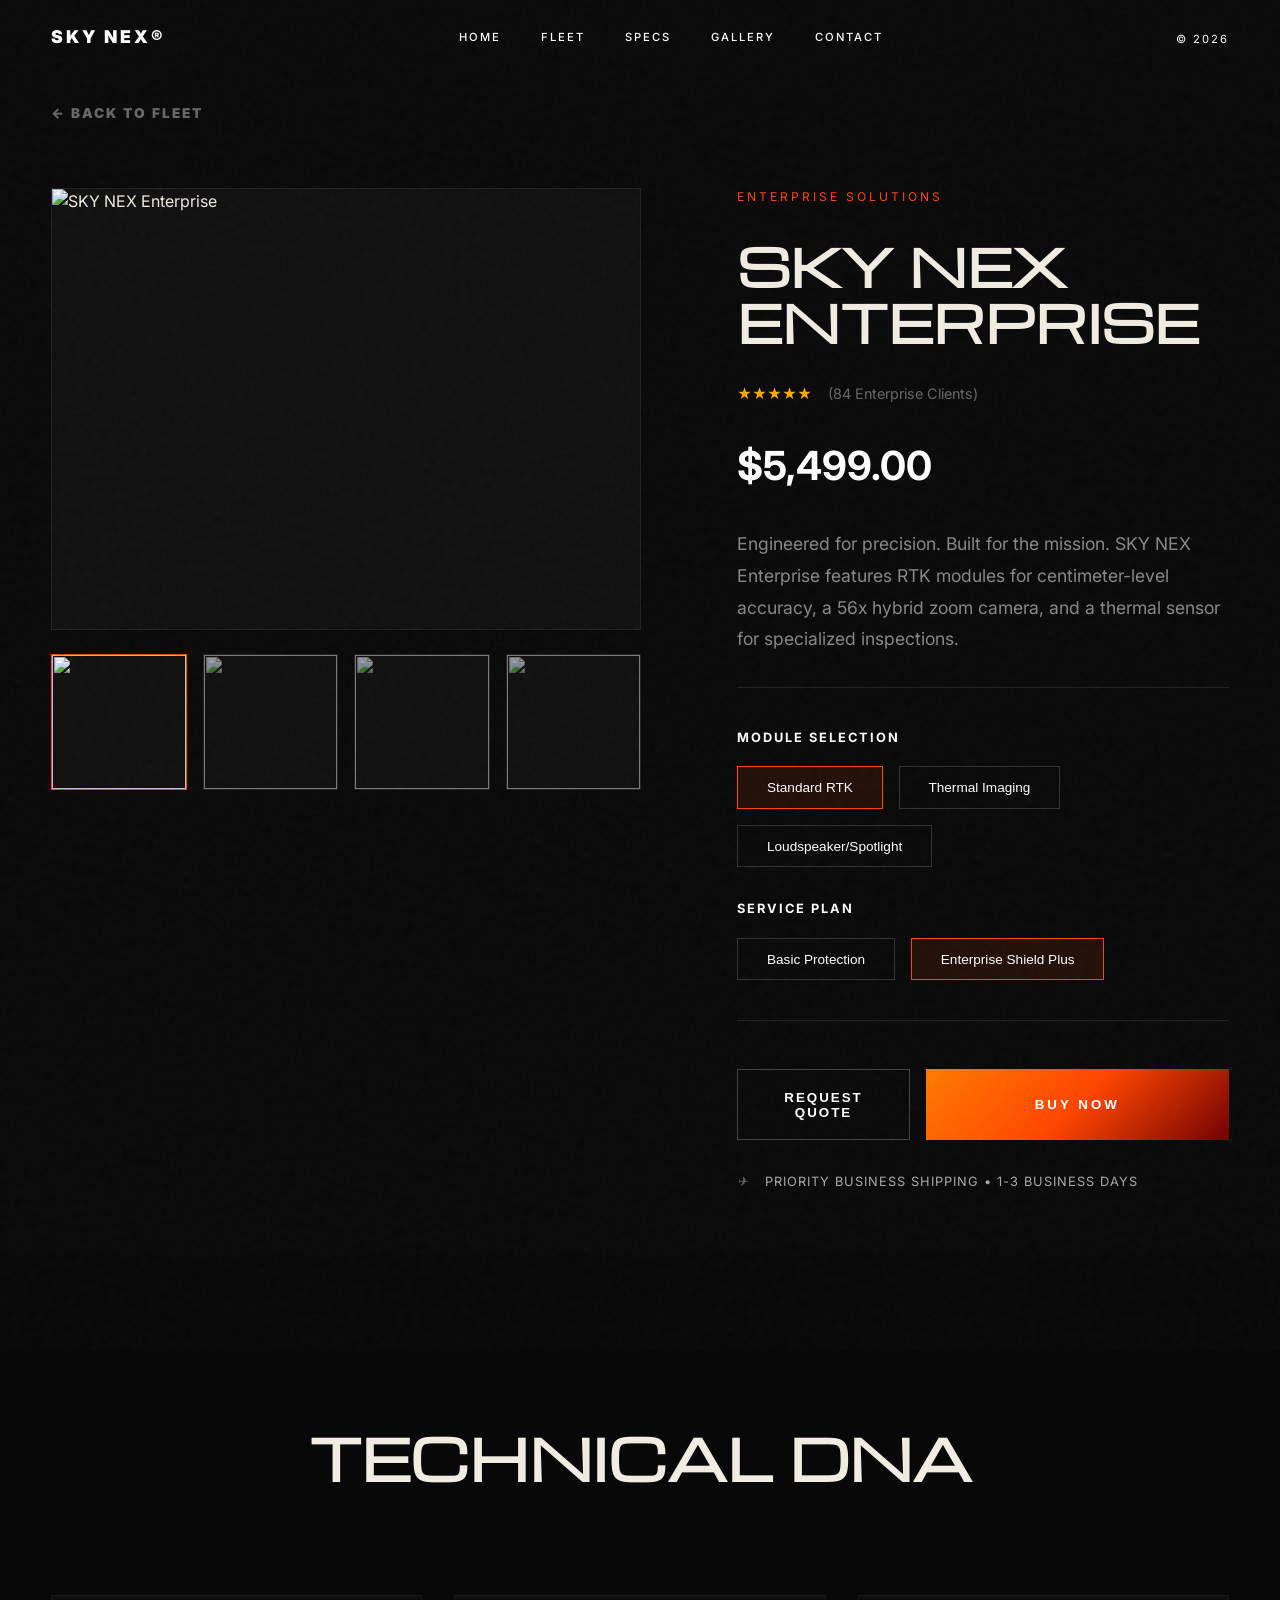
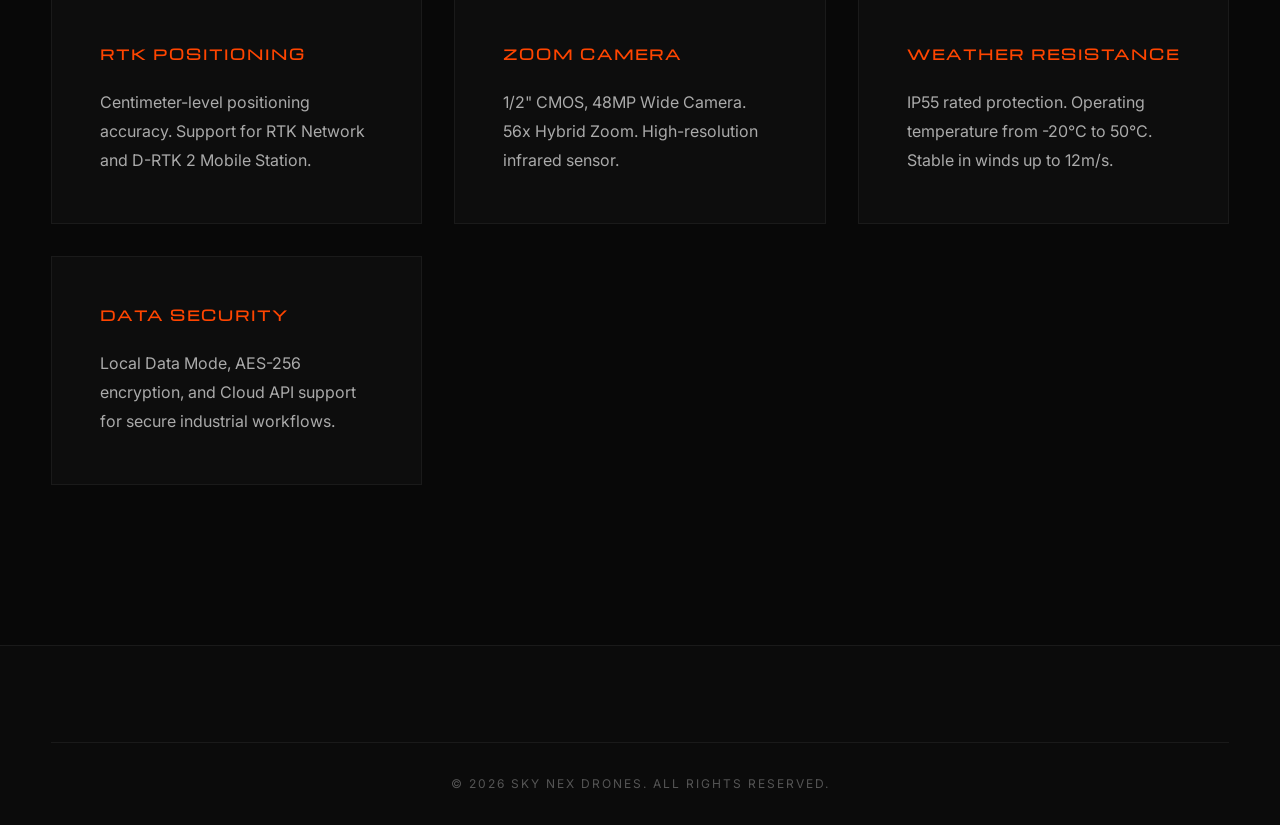
==== commit 6f6f7592: "Implement dynamic pricing on product pages" ====
--- a/product-enterprise.html
+++ b/product-enterprise.html
@@ -61,17 +61,17 @@
                 <div class="option-group">
                     <h5>Module Selection</h5>
                     <div class="option-grid">
-                        <button class="option-btn active">Standard RTK</button>
-                        <button class="option-btn">Thermal Imaging</button>
-                        <button class="option-btn">Loudspeaker/Spotlight</button>
+                        <button class="option-btn active" data-price="4999">Standard RTK</button>
+                        <button class="option-btn" data-price="6999">Thermal Imaging</button>
+                        <button class="option-btn" data-price="5499">Loudspeaker/Spotlight</button>
                     </div>
                 </div>
 
                 <div class="option-group">
                     <h5>Service Plan</h5>
                     <div class="option-grid">
-                        <button class="option-btn">Basic Protection</button>
-                        <button class="option-btn active">Enterprise Shield Plus</button>
+                        <button class="option-btn" data-price-add="0">Basic Protection</button>
+                        <button class="option-btn active" data-price-add="500">Enterprise Shield Plus</button>
                     </div>
                 </div>
             </div>
